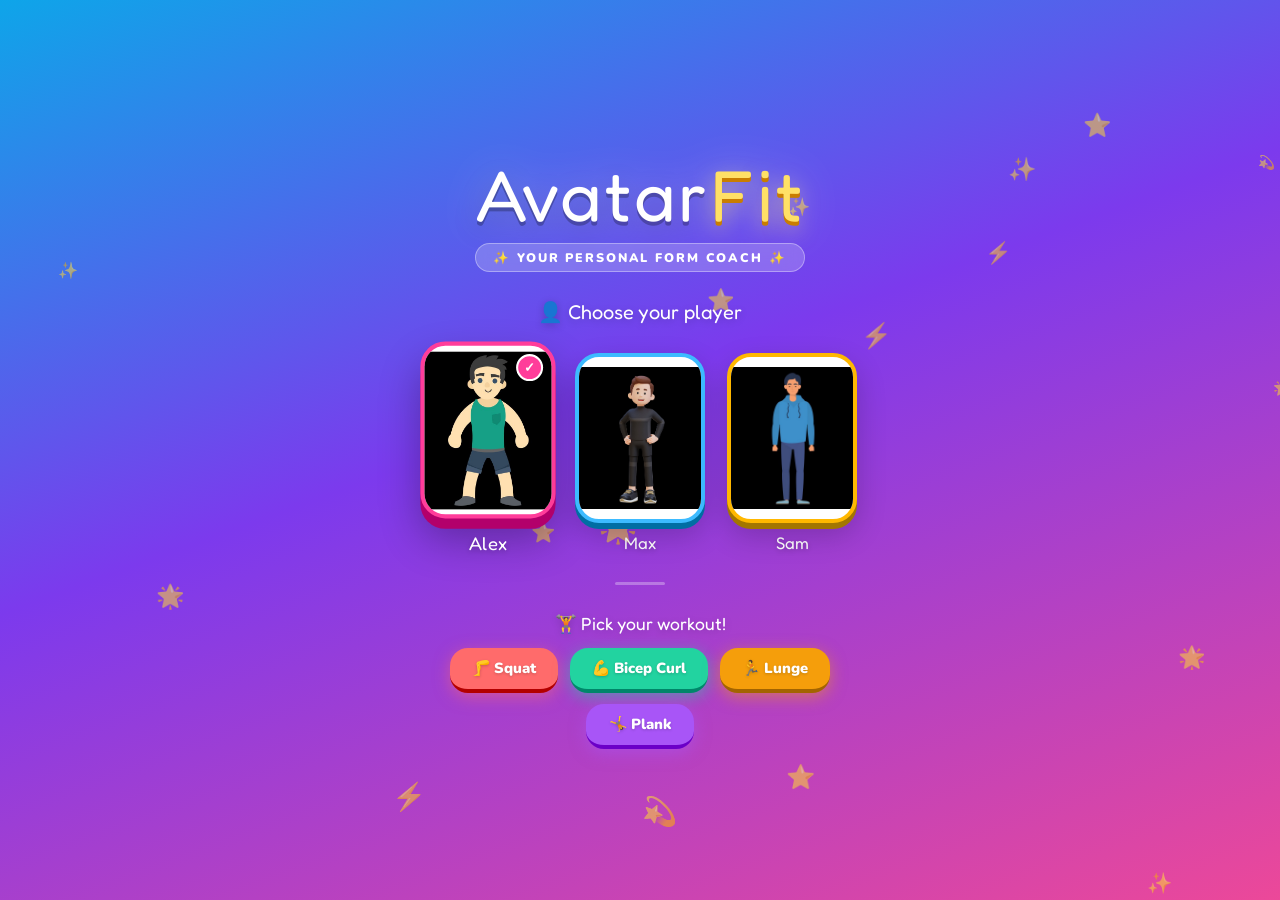
==== avatarfit_fixed/index.html @ 0600d47c "Add files via upload" ====
<!DOCTYPE html>
<html lang="en">
<head>
  <meta charset="UTF-8"/>
  <meta name="viewport" content="width=device-width, initial-scale=1.0"/>
  <title>AvatarFit</title>
  <link rel="preconnect" href="https://fonts.googleapis.com">
  <link href="https://fonts.googleapis.com/css2?family=Nunito:wght@400;700;800;900&family=Fredoka+One&display=swap" rel="stylesheet">
  <style>
    *, *::before, *::after { box-sizing: border-box; margin: 0; padding: 0; }

    :root {
      --pink:   #FF3D9A;
      --blue:   #3DBBFF;
      --gold:   #FFB800;
      --purple: #A855F7;
      --green:  #22D3A0;
      --bg1: #4C1D95;
      --bg2: #1E40AF;
    }

    body {
      min-height: 100vh;
      background: linear-gradient(160deg, #0EA5E9 0%, #7C3AED 45%, #EC4899 100%);
      font-family: 'Nunito', sans-serif;
      display: flex;
      flex-direction: column;
      align-items: center;
      justify-content: center;
      gap: 1.8rem;
      padding: 2rem;
      overflow: hidden;
      position: relative;
      opacity: 0;
      animation: pageIn 0.45s ease 0.05s forwards;
    }
    @keyframes pageIn { to { opacity: 1; } }

    /* ── Decorative stars ── */
    .stars {
      position: fixed;
      inset: 0;
      pointer-events: none;
      overflow: hidden;
    }
    .star {
      position: absolute;
      font-size: 1.2rem;
      animation: starFloat linear infinite;
      opacity: 0.55;
      user-select: none;
    }
    @keyframes starFloat {
      0%   { transform: translateY(0) rotate(0deg) scale(1); opacity: 0.55; }
      50%  { opacity: 0.9; }
      100% { transform: translateY(-30px) rotate(25deg) scale(1.1); opacity: 0.55; }
    }

    /* ── Logo ── */
    .logo-wrap {
      display: flex;
      flex-direction: column;
      align-items: center;
      gap: 0.3rem;
      animation: bounceDown 0.6s cubic-bezier(.22,1,.36,1) both;
      position: relative;
      z-index: 1;
    }
    .logo {
      font-family: 'Fredoka One', cursive;
      font-size: clamp(3rem, 8vw, 4.5rem);
      color: #fff;
      letter-spacing: 0.04em;
      text-shadow:
        0 4px 0 rgba(0,0,0,0.25),
        0 8px 30px rgba(0,0,0,0.2);
      filter: drop-shadow(0 0 20px rgba(255,255,255,0.3));
    }
    .logo span { color: #FFE066; text-shadow: 0 4px 0 #C97D00, 0 8px 20px rgba(255,224,102,0.5); }
    .tagline {
      background: rgba(255,255,255,0.2);
      backdrop-filter: blur(8px);
      border: 1.5px solid rgba(255,255,255,0.35);
      border-radius: 50px;
      padding: 0.3rem 1.1rem;
      font-size: 0.78rem;
      color: #fff;
      font-weight: 900;
      letter-spacing: 0.15em;
      text-transform: uppercase;
    }

    /* ── Section title ── */
    .section-title {
      font-family: 'Fredoka One', cursive;
      font-size: 1.25rem;
      color: #fff;
      text-align: center;
      text-shadow: 0 2px 8px rgba(0,0,0,0.2);
      position: relative; z-index: 1;
      animation: bounceDown 0.6s cubic-bezier(.22,1,.36,1) 0.1s both;
    }

    /* ── Characters ── */
    .characters {
      display: flex;
      gap: 1.4rem;
      position: relative; z-index: 1;
      animation: bounceDown 0.6s cubic-bezier(.22,1,.36,1) 0.15s both;
    }

    .char-card {
      display: flex;
      flex-direction: column;
      align-items: center;
      gap: 0.6rem;
      cursor: pointer;
      -webkit-tap-highlight-color: transparent;
    }

    .char-img-wrap {
      width: 130px;
      height: 170px;
      background: #fff;
      border-radius: 24px;
      border: 4px solid var(--card-color, #fff);
      display: flex;
      align-items: center;
      justify-content: center;
      overflow: hidden;
      position: relative;
      box-shadow: 0 6px 0 var(--card-shadow, #aaa), 0 12px 30px rgba(0,0,0,0.2);
      transition: transform 0.18s cubic-bezier(.22,1,.36,1), box-shadow 0.18s;
    }
    .char-img-wrap img {
      height: 88%;
      object-fit: contain;
      transition: transform 0.2s;
    }

    /* Per-character colors */
    .char-card[data-char="1"] { --card-color: #FF3D9A; --card-shadow: #b3006b; }
    .char-card[data-char="2"] { --card-color: #3DBBFF; --card-shadow: #006ea3; }
    .char-card[data-char="3"] { --card-color: #FFB800; --card-shadow: #a37600; }

    /* Selected state */
    .char-card.selected .char-img-wrap {
      transform: translateY(-8px) scale(1.04);
      box-shadow: 0 10px 0 var(--card-shadow, #aaa), 0 20px 40px rgba(0,0,0,0.3);
    }
    .char-card.selected .char-img-wrap img { transform: scale(1.06); }

    /* Hover (non-selected) */
    .char-card:not(.selected):hover .char-img-wrap {
      transform: translateY(-4px);
      box-shadow: 0 9px 0 var(--card-shadow, #aaa), 0 16px 30px rgba(0,0,0,0.25);
    }
    .char-card:active .char-img-wrap {
      transform: translateY(0) scale(0.97) !important;
      box-shadow: 0 3px 0 var(--card-shadow, #aaa), 0 6px 15px rgba(0,0,0,0.2) !important;
    }

    /* Selected badge */
    .char-img-wrap::after {
      content: '✓';
      position: absolute;
      top: 8px; right: 8px;
      width: 26px; height: 26px;
      background: var(--card-color, #fff);
      border-radius: 50%;
      border: 2.5px solid #fff;
      font-size: 0.8rem;
      font-weight: 900;
      color: #fff;
      display: flex;
      align-items: center;
      justify-content: center;
      opacity: 0;
      transform: scale(0) rotate(-45deg);
      transition: opacity 0.2s, transform 0.25s cubic-bezier(.22,1,.36,1);
    }
    .char-card.selected .char-img-wrap::after {
      opacity: 1;
      transform: scale(1) rotate(0deg);
    }

    .char-name {
      font-family: 'Fredoka One', cursive;
      font-size: 1.05rem;
      color: #fff;
      text-shadow: 0 2px 6px rgba(0,0,0,0.25);
      transition: transform 0.18s;
    }
    .char-card.selected .char-name {
      transform: scale(1.1);
    }

    /* ── Exercise section ── */
    .exercise-section {
      display: flex;
      flex-direction: column;
      align-items: center;
      gap: 0.85rem;
      position: relative; z-index: 1;
      animation: bounceDown 0.6s cubic-bezier(.22,1,.36,1) 0.22s both;
    }

    .exercise-grid {
      display: flex;
      gap: 0.7rem;
      flex-wrap: wrap;
      justify-content: center;
      max-width: 480px;
    }

    .ex-pill {
      display: flex;
      align-items: center;
      gap: 0.5rem;
      padding: 0.65rem 1.4rem;
      background: var(--pill-bg);
      border: none;
      border-bottom: 4px solid var(--pill-shadow);
      border-radius: 18px;
      color: #fff;
      font-family: 'Nunito', sans-serif;
      font-weight: 900;
      font-size: 0.92rem;
      cursor: pointer;
      text-decoration: none;
      box-shadow: 0 4px 16px var(--pill-glow);
      transition: transform 0.12s cubic-bezier(.22,1,.36,1), box-shadow 0.12s, border-bottom-width 0.08s;
      -webkit-tap-highlight-color: transparent;
      text-shadow: 0 1px 3px rgba(0,0,0,0.2);
    }
    .ex-pill:hover {
      transform: translateY(-3px);
      box-shadow: 0 8px 24px var(--pill-glow);
    }
    .ex-pill:active {
      transform: translateY(2px);
      border-bottom-width: 2px;
      box-shadow: 0 2px 8px var(--pill-glow);
    }

    /* Pill colors */
    .ex-pill[data-ex="squat"]  { --pill-bg:#FF6B6B; --pill-shadow:#b30000; --pill-glow:rgba(255,107,107,0.5); }
    .ex-pill[data-ex="curl"]   { --pill-bg:#22D3A0; --pill-shadow:#00876a; --pill-glow:rgba(34,211,160,0.5); }
    .ex-pill[data-ex="lunge"]  { --pill-bg:#F59E0B; --pill-shadow:#a36400; --pill-glow:rgba(245,158,11,0.5); }
    .ex-pill[data-ex="plank"]  { --pill-bg:#A855F7; --pill-shadow:#6b00c8; --pill-glow:rgba(168,85,247,0.5); }

    /* ── Divider ── */
    .divider-line {
      width: 50px; height: 3px;
      background: rgba(255,255,255,0.3);
      border-radius: 3px;
      position: relative; z-index: 1;
    }

    /* ── Animations ── */
    @keyframes bounceDown {
      from { opacity: 0; transform: translateY(-18px); }
      to   { opacity: 1; transform: translateY(0); }
    }
  </style>
</head>
<body>

  <!-- Decorative floating stars -->
  <div class="stars" id="stars"></div>

  <div class="logo-wrap">
    <div class="logo">Avatar<span>Fit</span></div>
    <div class="tagline">✨ Your personal form coach ✨</div>
  </div>

  <div class="section-title">👤 Choose your player</div>

  <div class="characters" id="characters">
    <div class="char-card selected" data-char="1">
      <div class="char-img-wrap">
        <img src="avatars/character1.png" alt="Alex"/>
      </div>
      <div class="char-name">Alex</div>
    </div>
    <div class="char-card" data-char="2">
      <div class="char-img-wrap">
        <img src="avatars/character2.png" alt="Max"/>
      </div>
      <div class="char-name">Max</div>
    </div>
    <div class="char-card" data-char="3">
      <div class="char-img-wrap">
        <img src="avatars/character3.png" alt="Sam"/>
      </div>
      <div class="char-name">Sam</div>
    </div>
  </div>

  <div class="divider-line"></div>

  <div class="exercise-section">
    <div class="section-title" style="font-size:1.1rem;">🏋️ Pick your workout!</div>
    <div class="exercise-grid" id="exerciseGrid">
      <div class="ex-pill" data-ex="squat">🦵 Squat</div>
      <div class="ex-pill" data-ex="curl">💪 Bicep Curl</div>
      <div class="ex-pill" data-ex="lunge">🏃 Lunge</div>
      <div class="ex-pill" data-ex="plank">🤸 Plank</div>
    </div>
  </div>

  <script>
    /* ── Floating stars ── */
    const starChars = ['⭐','✨','🌟','💫','⚡'];
    const starsEl   = document.getElementById('stars');
    for (let i = 0; i < 18; i++) {
      const s = document.createElement('div');
      s.className = 'star';
      s.textContent = starChars[i % starChars.length];
      s.style.cssText = `
        left: ${Math.random() * 100}%;
        top:  ${Math.random() * 100}%;
        font-size: ${0.8 + Math.random() * 1.2}rem;
        animation-duration: ${3 + Math.random() * 4}s;
        animation-delay: ${-Math.random() * 4}s;
        animation-direction: ${Math.random() > 0.5 ? 'alternate' : 'alternate-reverse'};
      `;
      starsEl.appendChild(s);
    }

    /* ── Character selection ── */
    let selectedChar = 1;
    document.getElementById('characters').addEventListener('click', e => {
      const card = e.target.closest('.char-card');
      if (!card) return;
      selectedChar = parseInt(card.dataset.char);
      document.querySelectorAll('.char-card').forEach(c =>
        c.classList.toggle('selected', c === card));
    });

    /* ── Exercise launch ── */
    document.getElementById('exerciseGrid').addEventListener('click', e => {
      const pill = e.target.closest('.ex-pill');
      if (!pill) return;
      pill.style.transform = 'translateY(3px)';
      pill.style.borderBottomWidth = '2px';
      setTimeout(() => {
        window.location.href = `workout.html?char=${selectedChar}&ex=${pill.dataset.ex}`;
      }, 130);
    });
  </script>
</body>
</html>
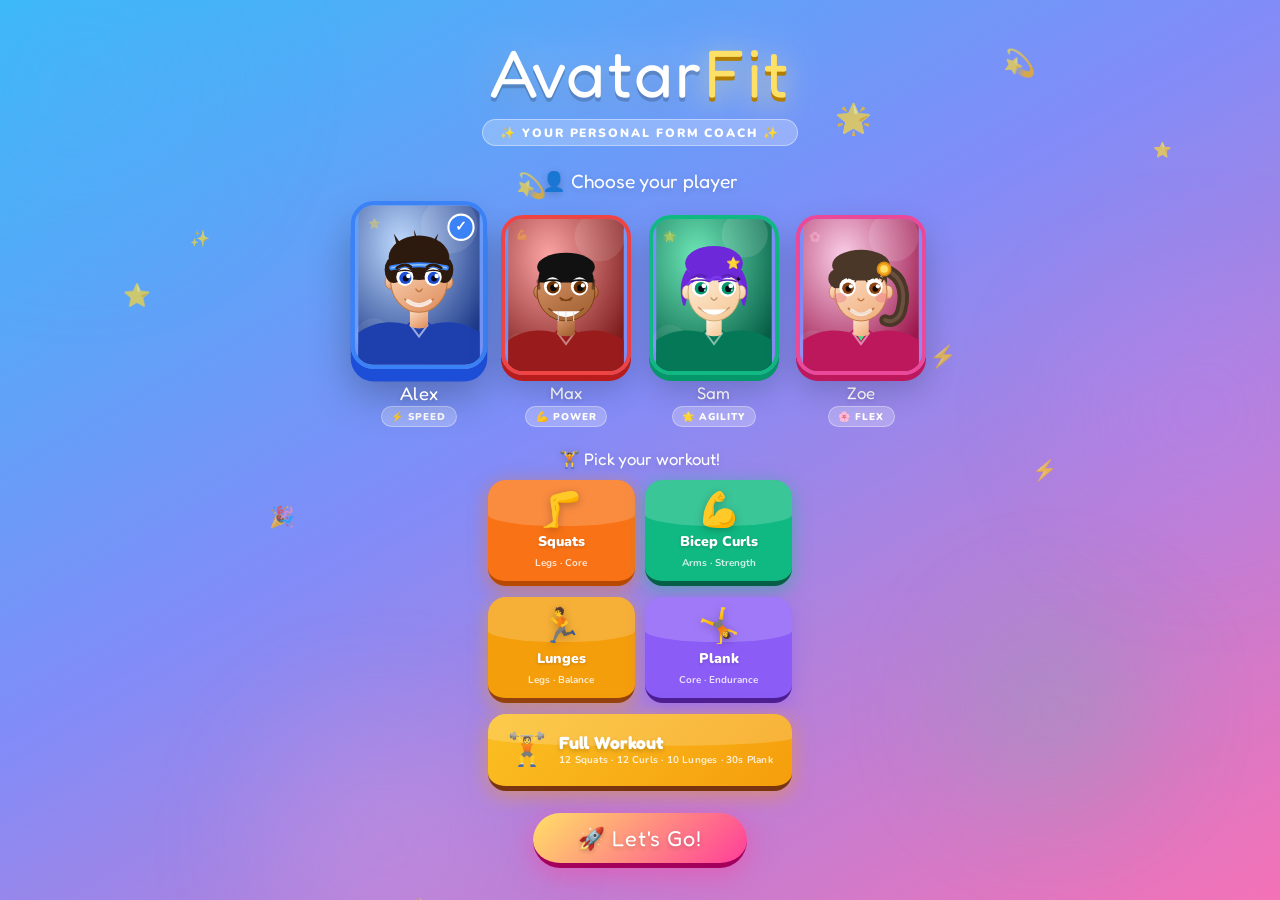
==== commit 532cc790: "Add files via upload" ====
--- a/avatarfit_fixed/index.html
+++ b/avatarfit_fixed/index.html
@@ -8,345 +8,615 @@
   <link href="https://fonts.googleapis.com/css2?family=Nunito:wght@400;700;800;900&family=Fredoka+One&display=swap" rel="stylesheet">
   <style>
     *, *::before, *::after { box-sizing: border-box; margin: 0; padding: 0; }
-
-    :root {
-      --pink:   #FF3D9A;
-      --blue:   #3DBBFF;
-      --gold:   #FFB800;
-      --purple: #A855F7;
-      --green:  #22D3A0;
-      --bg1: #4C1D95;
-      --bg2: #1E40AF;
-    }
+    html, body { height: 100%; }
 
     body {
       min-height: 100vh;
-      background: linear-gradient(160deg, #0EA5E9 0%, #7C3AED 45%, #EC4899 100%);
+      background: linear-gradient(150deg, #38bdf8 0%, #818cf8 45%, #f472b6 100%);
       font-family: 'Nunito', sans-serif;
-      display: flex;
-      flex-direction: column;
-      align-items: center;
-      justify-content: center;
-      gap: 1.8rem;
-      padding: 2rem;
-      overflow: hidden;
-      position: relative;
-      opacity: 0;
-      animation: pageIn 0.45s ease 0.05s forwards;
+      display: flex; flex-direction: column;
+      align-items: center; justify-content: center;
+      gap: 1.4rem; padding: 1.5rem 1rem;
+      overflow: hidden; position: relative;
+      opacity: 0; animation: pageIn 0.5s ease 0.05s forwards;
     }
     @keyframes pageIn { to { opacity: 1; } }
 
-    /* ── Decorative stars ── */
-    .stars {
-      position: fixed;
-      inset: 0;
-      pointer-events: none;
-      overflow: hidden;
-    }
-    .star {
-      position: absolute;
-      font-size: 1.2rem;
-      animation: starFloat linear infinite;
-      opacity: 0.55;
-      user-select: none;
-    }
-    @keyframes starFloat {
-      0%   { transform: translateY(0) rotate(0deg) scale(1); opacity: 0.55; }
-      50%  { opacity: 0.9; }
-      100% { transform: translateY(-30px) rotate(25deg) scale(1.1); opacity: 0.55; }
-    }
-
-    /* ── Logo ── */
-    .logo-wrap {
-      display: flex;
-      flex-direction: column;
-      align-items: center;
-      gap: 0.3rem;
-      animation: bounceDown 0.6s cubic-bezier(.22,1,.36,1) both;
-      position: relative;
-      z-index: 1;
+    .bg-blob {
+      position: fixed; border-radius: 50%; pointer-events: none;
+      opacity: 0.18; animation: blobFloat ease-in-out infinite alternate;
+      filter: blur(60px);
+    }
+    @keyframes blobFloat {
+      from { transform: translate(0,0) scale(1); }
+      to   { transform: translate(var(--tx,20px),var(--ty,-20px)) scale(1.1); }
+    }
+    .sparkle {
+      position: fixed; pointer-events: none; font-size: 1.4rem;
+      animation: sparkleDrift linear infinite; opacity: 0.7; user-select: none;
+    }
+    @keyframes sparkleDrift {
+      0%   { transform: translateY(0) rotate(0deg); opacity: 0.7; }
+      50%  { opacity: 1; }
+      100% { transform: translateY(-40px) rotate(30deg); opacity: 0.4; }
+    }
+
+    .logo-section {
+      position: relative; z-index: 1;
+      display: flex; flex-direction: column; align-items: center; gap: 0.4rem;
+      animation: slideDown 0.55s cubic-bezier(.22,1,.36,1) both;
     }
     .logo {
       font-family: 'Fredoka One', cursive;
-      font-size: clamp(3rem, 8vw, 4.5rem);
-      color: #fff;
-      letter-spacing: 0.04em;
-      text-shadow:
-        0 4px 0 rgba(0,0,0,0.25),
-        0 8px 30px rgba(0,0,0,0.2);
-      filter: drop-shadow(0 0 20px rgba(255,255,255,0.3));
-    }
-    .logo span { color: #FFE066; text-shadow: 0 4px 0 #C97D00, 0 8px 20px rgba(255,224,102,0.5); }
+      font-size: clamp(2.8rem,7vw,4.2rem); color: #fff; letter-spacing: 0.03em;
+      text-shadow: 0 4px 0 rgba(0,0,0,0.18), 0 8px 30px rgba(0,0,0,0.15);
+      filter: drop-shadow(0 0 24px rgba(255,255,255,0.35));
+    }
+    .logo em { color: #FFE066; font-style: normal; text-shadow: 0 4px 0 #b37e00, 0 8px 24px rgba(255,224,102,0.5); }
     .tagline {
-      background: rgba(255,255,255,0.2);
-      backdrop-filter: blur(8px);
-      border: 1.5px solid rgba(255,255,255,0.35);
-      border-radius: 50px;
-      padding: 0.3rem 1.1rem;
-      font-size: 0.78rem;
-      color: #fff;
-      font-weight: 900;
-      letter-spacing: 0.15em;
-      text-transform: uppercase;
-    }
-
-    /* ── Section title ── */
-    .section-title {
-      font-family: 'Fredoka One', cursive;
-      font-size: 1.25rem;
-      color: #fff;
-      text-align: center;
-      text-shadow: 0 2px 8px rgba(0,0,0,0.2);
+      background: rgba(255,255,255,0.25); backdrop-filter: blur(10px);
+      border: 1.5px solid rgba(255,255,255,0.4); border-radius: 50px;
+      padding: 0.28rem 1.1rem; font-size: 0.75rem; font-weight: 900; color: #fff;
+      letter-spacing: 0.16em; text-transform: uppercase;
+    }
+
+    .section-label {
       position: relative; z-index: 1;
-      animation: bounceDown 0.6s cubic-bezier(.22,1,.36,1) 0.1s both;
-    }
-
-    /* ── Characters ── */
+      font-family: 'Fredoka One', cursive; font-size: 1.2rem; color: #fff;
+      text-shadow: 0 2px 8px rgba(0,0,0,0.18);
+      animation: slideDown 0.55s cubic-bezier(.22,1,.36,1) 0.08s both;
+    }
+
+    /* ── Character cards ── */
     .characters {
-      display: flex;
-      gap: 1.4rem;
       position: relative; z-index: 1;
-      animation: bounceDown 0.6s cubic-bezier(.22,1,.36,1) 0.15s both;
-    }
-
+      display: flex; gap: 1.1rem;
+      animation: slideDown 0.6s cubic-bezier(.22,1,.36,1) 0.14s both;
+    }
     .char-card {
-      display: flex;
-      flex-direction: column;
-      align-items: center;
-      gap: 0.6rem;
-      cursor: pointer;
+      display: flex; flex-direction: column; align-items: center;
+      cursor: pointer; -webkit-tap-highlight-color: transparent; position: relative;
+    }
+    .char-portrait {
+      width: 130px; height: 160px;
+      border-radius: 22px;
+      border: 4px solid var(--cc,#fff);
+      box-shadow: 0 6px 0 var(--cs,#aaa), 0 14px 32px rgba(0,0,0,0.2);
+      overflow: hidden;
+      transition: transform 0.18s cubic-bezier(.22,1,.36,1), box-shadow 0.18s;
+      position: relative; display: block;
+    }
+    .char-portrait svg { display: block; width: 100%; height: 100%; }
+
+    .char-card[data-char="1"] { --cc:#3b82f6; --cs:#1d4ed8; }
+    .char-card[data-char="2"] { --cc:#ef4444; --cs:#b91c1c; }
+    .char-card[data-char="3"] { --cc:#10b981; --cs:#059669; }
+    .char-card[data-char="4"] { --cc:#ec4899; --cs:#be185d; }
+
+    .char-card.selected .char-portrait {
+      transform: translateY(-10px) scale(1.05);
+      box-shadow: 0 12px 0 var(--cs,#aaa), 0 24px 40px rgba(0,0,0,0.28);
+    }
+    .char-card:not(.selected):hover .char-portrait {
+      transform: translateY(-5px);
+      box-shadow: 0 9px 0 var(--cs,#aaa), 0 18px 32px rgba(0,0,0,0.22);
+    }
+    .char-card:active .char-portrait {
+      transform: translateY(1px) scale(0.97) !important;
+      box-shadow: 0 3px 0 var(--cs,#aaa), 0 6px 14px rgba(0,0,0,0.15) !important;
+    }
+    .char-portrait::after {
+      content: '✓';
+      position: absolute; top: 8px; right: 8px;
+      width: 26px; height: 26px;
+      background: var(--cc,#fff); border-radius: 50%; border: 2.5px solid #fff;
+      font-size: 0.82rem; font-weight: 900; color: #fff;
+      display: flex; align-items: center; justify-content: center;
+      opacity: 0; transform: scale(0) rotate(-45deg);
+      transition: opacity 0.22s, transform 0.28s cubic-bezier(.22,1,.36,1);
+    }
+    .char-card.selected .char-portrait::after { opacity: 1; transform: scale(1) rotate(0deg); }
+
+    .char-info { margin-top: 0.5rem; display: flex; flex-direction: column; align-items: center; gap: 0.2rem; }
+    .char-name {
+      font-family: 'Fredoka One', cursive; font-size: 1.05rem; color: #fff;
+      text-shadow: 0 2px 6px rgba(0,0,0,0.22); transition: transform 0.18s;
+    }
+    .char-card.selected .char-name { transform: scale(1.1); }
+    .char-trait {
+      font-size: 0.62rem; font-weight: 900; text-transform: uppercase; letter-spacing: 0.1em;
+      background: rgba(255,255,255,0.25); border: 1.5px solid rgba(255,255,255,0.35);
+      padding: 0.15rem 0.6rem; border-radius: 50px; color: #fff;
+    }
+
+    /* ── Exercise cards ── */
+    .exercise-section {
+      position: relative; z-index: 1;
+      display: flex; flex-direction: column; align-items: center; gap: 0.7rem;
+      animation: slideDown 0.6s cubic-bezier(.22,1,.36,1) 0.2s both;
+    }
+    .exercise-grid {
+      display: grid; grid-template-columns: 1fr 1fr; gap: 0.65rem;
+      max-width: 420px; width: 100%;
+    }
+    .ex-card {
+      display: flex; flex-direction: column; align-items: center; gap: 0.3rem;
+      padding: 0.85rem 0.6rem 0.7rem;
+      background: var(--ec-bg); border: none;
+      border-bottom: 5px solid var(--ec-shadow); border-radius: 18px;
+      color: #fff; font-family: 'Nunito', sans-serif; font-weight: 900;
+      cursor: pointer; text-decoration: none;
+      box-shadow: 0 4px 18px var(--ec-glow);
+      transition: transform 0.13s cubic-bezier(.22,1,.36,1), box-shadow 0.13s, border-bottom-width 0.08s;
+      -webkit-tap-highlight-color: transparent; position: relative; overflow: hidden;
+    }
+    .ex-card::before {
+      content: ''; position: absolute; top: 0; left: 0; right: 0; height: 45%;
+      background: rgba(255,255,255,0.18);
+      border-radius: 18px 18px 60% 60% / 18px 18px 30% 30%; pointer-events: none;
+    }
+    .ex-card:hover { transform: translateY(-4px); box-shadow: 0 10px 28px var(--ec-glow); }
+    .ex-card:active { transform: translateY(2px); border-bottom-width: 2px; box-shadow: 0 2px 10px var(--ec-glow); }
+    .ex-card.selected-ex { outline: 3px solid rgba(255,255,255,0.7); outline-offset: 2px; }
+    .ex-card[data-ex="squat"] { --ec-bg:#f97316; --ec-shadow:#b84900; --ec-glow:rgba(249,115,22,0.5); }
+    .ex-card[data-ex="curl"]  { --ec-bg:#10b981; --ec-shadow:#065f46; --ec-glow:rgba(16,185,129,0.5); }
+    .ex-card[data-ex="lunge"] { --ec-bg:#f59e0b; --ec-shadow:#92400e; --ec-glow:rgba(245,158,11,0.5); }
+    .ex-card[data-ex="plank"] { --ec-bg:#8b5cf6; --ec-shadow:#4c1d95; --ec-glow:rgba(139,92,246,0.5); }
+    .ex-emoji { font-size: 2.1rem; line-height: 1; filter: drop-shadow(0 2px 4px rgba(0,0,0,0.25)); }
+    .ex-name  { font-size: 0.88rem; text-shadow: 0 1px 3px rgba(0,0,0,0.2); }
+    .ex-hint  { font-size: 0.62rem; font-weight: 700; opacity: 0.8; }
+
+    /* ── Full Workout card ── */
+    .btn-full-workout {
+      width: 100%; max-width: 420px;
+      display: flex; align-items: center; justify-content: center; gap: 0.75rem;
+      padding: 0.9rem 1.2rem;
+      background: linear-gradient(135deg, #fbbf24 0%, #f59e0b 100%);
+      border: none; border-bottom: 5px solid #78350f; border-radius: 18px;
+      color: #fff; font-family: 'Nunito', sans-serif; font-weight: 900;
+      cursor: pointer; box-shadow: 0 4px 20px rgba(245,158,11,0.5);
+      transition: transform 0.13s cubic-bezier(.22,1,.36,1), box-shadow 0.13s, border-bottom-width 0.08s;
+      -webkit-tap-highlight-color: transparent; position: relative; overflow: hidden;
+    }
+    .btn-full-workout::before {
+      content: ''; position: absolute; top: 0; left: 0; right: 0; height: 45%;
+      background: rgba(255,255,255,0.18);
+      border-radius: 18px 18px 60% 60% / 18px 18px 30% 30%; pointer-events: none;
+    }
+    .btn-full-workout:hover  { transform: translateY(-4px); box-shadow: 0 10px 28px rgba(245,158,11,0.6); }
+    .btn-full-workout:active { transform: translateY(2px); border-bottom-width: 2px; }
+    .fwb-left { display:flex; flex-direction:column; align-items:flex-start; }
+    .fwb-label { font-family:'Fredoka One',cursive; font-size:1.1rem; text-shadow:0 2px 4px rgba(0,0,0,0.2); }
+    .fwb-hint  { font-size:0.62rem; font-weight:700; opacity:0.82; letter-spacing:0.02em; }
+
+    /* ── Start button ── */
+    .start-wrap {
+      position: relative; z-index: 1;
+      animation: slideDown 0.6s cubic-bezier(.22,1,.36,1) 0.26s both;
+    }
+    .btn-start {
+      font-family: 'Fredoka One', cursive; font-size: 1.35rem;
+      padding: 0.75rem 2.8rem;
+      background: linear-gradient(135deg, #FFE066, #FF3D9A);
+      color: #fff; border: none; border-bottom: 5px solid #a3005e; border-radius: 50px;
+      cursor: pointer; box-shadow: 0 6px 28px rgba(255,61,154,0.5);
+      text-shadow: 0 2px 4px rgba(0,0,0,0.2); letter-spacing: 0.04em;
+      transition: transform 0.12s cubic-bezier(.22,1,.36,1), box-shadow 0.12s, border-bottom-width 0.08s;
+      animation: btnPulse 2.2s ease-in-out infinite;
       -webkit-tap-highlight-color: transparent;
     }
-
-    .char-img-wrap {
-      width: 130px;
-      height: 170px;
-      background: #fff;
-      border-radius: 24px;
-      border: 4px solid var(--card-color, #fff);
-      display: flex;
-      align-items: center;
-      justify-content: center;
-      overflow: hidden;
-      position: relative;
-      box-shadow: 0 6px 0 var(--card-shadow, #aaa), 0 12px 30px rgba(0,0,0,0.2);
-      transition: transform 0.18s cubic-bezier(.22,1,.36,1), box-shadow 0.18s;
-    }
-    .char-img-wrap img {
-      height: 88%;
-      object-fit: contain;
-      transition: transform 0.2s;
-    }
-
-    /* Per-character colors */
-    .char-card[data-char="1"] { --card-color: #FF3D9A; --card-shadow: #b3006b; }
-    .char-card[data-char="2"] { --card-color: #3DBBFF; --card-shadow: #006ea3; }
-    .char-card[data-char="3"] { --card-color: #FFB800; --card-shadow: #a37600; }
-
-    /* Selected state */
-    .char-card.selected .char-img-wrap {
-      transform: translateY(-8px) scale(1.04);
-      box-shadow: 0 10px 0 var(--card-shadow, #aaa), 0 20px 40px rgba(0,0,0,0.3);
-    }
-    .char-card.selected .char-img-wrap img { transform: scale(1.06); }
-
-    /* Hover (non-selected) */
-    .char-card:not(.selected):hover .char-img-wrap {
-      transform: translateY(-4px);
-      box-shadow: 0 9px 0 var(--card-shadow, #aaa), 0 16px 30px rgba(0,0,0,0.25);
-    }
-    .char-card:active .char-img-wrap {
-      transform: translateY(0) scale(0.97) !important;
-      box-shadow: 0 3px 0 var(--card-shadow, #aaa), 0 6px 15px rgba(0,0,0,0.2) !important;
-    }
-
-    /* Selected badge */
-    .char-img-wrap::after {
-      content: '✓';
-      position: absolute;
-      top: 8px; right: 8px;
-      width: 26px; height: 26px;
-      background: var(--card-color, #fff);
-      border-radius: 50%;
-      border: 2.5px solid #fff;
-      font-size: 0.8rem;
-      font-weight: 900;
-      color: #fff;
-      display: flex;
-      align-items: center;
-      justify-content: center;
-      opacity: 0;
-      transform: scale(0) rotate(-45deg);
-      transition: opacity 0.2s, transform 0.25s cubic-bezier(.22,1,.36,1);
-    }
-    .char-card.selected .char-img-wrap::after {
-      opacity: 1;
-      transform: scale(1) rotate(0deg);
-    }
-
-    .char-name {
-      font-family: 'Fredoka One', cursive;
-      font-size: 1.05rem;
-      color: #fff;
-      text-shadow: 0 2px 6px rgba(0,0,0,0.25);
-      transition: transform 0.18s;
-    }
-    .char-card.selected .char-name {
-      transform: scale(1.1);
-    }
-
-    /* ── Exercise section ── */
-    .exercise-section {
-      display: flex;
-      flex-direction: column;
-      align-items: center;
-      gap: 0.85rem;
-      position: relative; z-index: 1;
-      animation: bounceDown 0.6s cubic-bezier(.22,1,.36,1) 0.22s both;
-    }
-
-    .exercise-grid {
-      display: flex;
-      gap: 0.7rem;
-      flex-wrap: wrap;
-      justify-content: center;
-      max-width: 480px;
-    }
-
-    .ex-pill {
-      display: flex;
-      align-items: center;
-      gap: 0.5rem;
-      padding: 0.65rem 1.4rem;
-      background: var(--pill-bg);
-      border: none;
-      border-bottom: 4px solid var(--pill-shadow);
-      border-radius: 18px;
-      color: #fff;
-      font-family: 'Nunito', sans-serif;
-      font-weight: 900;
-      font-size: 0.92rem;
-      cursor: pointer;
-      text-decoration: none;
-      box-shadow: 0 4px 16px var(--pill-glow);
-      transition: transform 0.12s cubic-bezier(.22,1,.36,1), box-shadow 0.12s, border-bottom-width 0.08s;
-      -webkit-tap-highlight-color: transparent;
-      text-shadow: 0 1px 3px rgba(0,0,0,0.2);
-    }
-    .ex-pill:hover {
-      transform: translateY(-3px);
-      box-shadow: 0 8px 24px var(--pill-glow);
-    }
-    .ex-pill:active {
-      transform: translateY(2px);
-      border-bottom-width: 2px;
-      box-shadow: 0 2px 8px var(--pill-glow);
-    }
-
-    /* Pill colors */
-    .ex-pill[data-ex="squat"]  { --pill-bg:#FF6B6B; --pill-shadow:#b30000; --pill-glow:rgba(255,107,107,0.5); }
-    .ex-pill[data-ex="curl"]   { --pill-bg:#22D3A0; --pill-shadow:#00876a; --pill-glow:rgba(34,211,160,0.5); }
-    .ex-pill[data-ex="lunge"]  { --pill-bg:#F59E0B; --pill-shadow:#a36400; --pill-glow:rgba(245,158,11,0.5); }
-    .ex-pill[data-ex="plank"]  { --pill-bg:#A855F7; --pill-shadow:#6b00c8; --pill-glow:rgba(168,85,247,0.5); }
-
-    /* ── Divider ── */
-    .divider-line {
-      width: 50px; height: 3px;
-      background: rgba(255,255,255,0.3);
-      border-radius: 3px;
-      position: relative; z-index: 1;
-    }
-
-    /* ── Animations ── */
-    @keyframes bounceDown {
-      from { opacity: 0; transform: translateY(-18px); }
+    @keyframes btnPulse {
+      0%,100% { box-shadow: 0 6px 28px rgba(255,61,154,0.5), 0 0 0 0 rgba(255,61,154,0.35); }
+      50%      { box-shadow: 0 8px 34px rgba(255,61,154,0.6), 0 0 0 12px rgba(255,61,154,0); }
+    }
+    .btn-start:hover  { transform: translateY(-3px); filter: brightness(1.06); }
+    .btn-start:active { transform: translateY(2px); border-bottom-width: 2px; }
+
+    @keyframes slideDown {
+      from { opacity: 0; transform: translateY(-20px); }
       to   { opacity: 1; transform: translateY(0); }
+    }
+    @keyframes promptShake {
+      0%,100% { transform: translateX(0); }
+      20%     { transform: translateX(-8px); }
+      60%     { transform: translateX(8px); }
+      80%     { transform: translateX(-4px); }
     }
   </style>
 </head>
 <body>
 
-  <!-- Decorative floating stars -->
-  <div class="stars" id="stars"></div>
-
-  <div class="logo-wrap">
-    <div class="logo">Avatar<span>Fit</span></div>
+  <div class="bg-blob" style="width:320px;height:320px;background:#60a5fa;top:-80px;left:-80px;--tx:25px;--ty:15px;animation-duration:6s;"></div>
+  <div class="bg-blob" style="width:280px;height:280px;background:#c084fc;top:30%;right:-60px;--tx:-20px;--ty:25px;animation-duration:7s;animation-delay:-2s;"></div>
+  <div class="bg-blob" style="width:250px;height:250px;background:#f9a8d4;bottom:-60px;left:20%;--tx:15px;--ty:-20px;animation-duration:8s;animation-delay:-4s;"></div>
+  <div class="bg-blob" style="width:200px;height:200px;background:#34d399;bottom:10%;right:10%;--tx:-15px;--ty:10px;animation-duration:5.5s;animation-delay:-1s;"></div>
+  <div id="sparkles"></div>
+
+  <div class="logo-section">
+    <div class="logo">Avatar<em>Fit</em></div>
     <div class="tagline">✨ Your personal form coach ✨</div>
   </div>
 
-  <div class="section-title">👤 Choose your player</div>
+  <div class="section-label">👤 Choose your player</div>
 
   <div class="characters" id="characters">
+
+    <!-- Alex -->
     <div class="char-card selected" data-char="1">
-      <div class="char-img-wrap">
-        <img src="avatars/character1.png" alt="Alex"/>
-      </div>
-      <div class="char-name">Alex</div>
+      <div class="char-portrait">
+        <svg viewBox="0 0 120 158" xmlns="http://www.w3.org/2000/svg">
+          <defs>
+            <radialGradient id="bg1" cx="35%" cy="25%" r="80%">
+              <stop offset="0%" stop-color="#bfdbfe"/><stop offset="100%" stop-color="#1e3a8a"/>
+            </radialGradient>
+            <linearGradient id="sk1" x1="20%" y1="0%" x2="80%" y2="100%">
+              <stop offset="0%" stop-color="#fddcbf"/><stop offset="100%" stop-color="#e09060"/>
+            </linearGradient>
+          </defs>
+          <!-- BG -->
+          <rect width="120" height="158" fill="url(#bg1)"/>
+          <circle cx="90" cy="20" r="28" fill="rgba(255,255,255,0.1)"/>
+          <circle cx="15" cy="130" r="18" fill="rgba(255,255,255,0.07)"/>
+          <!-- Stars in bg -->
+          <text x="10" y="22" font-size="10" opacity="0.4">⭐</text>
+          <text x="96" y="140" font-size="9" opacity="0.3">✨</text>
+          <!-- Shirt -->
+          <path d="M 0 158 L 0 126 C 20 112 40 116 48 118 L 60 108 L 72 118 C 80 116 100 112 120 126 L 120 158 Z" fill="#1e40af"/>
+          <path d="M 51 118 L 60 130 L 69 118" stroke="rgba(255,255,255,0.55)" stroke-width="2" fill="none"/>
+          <!-- Neck -->
+          <path d="M 51 102 L 51 120 Q 60 124 69 120 L 69 102 Z" fill="url(#sk1)"/>
+          <!-- Ears -->
+          <ellipse cx="32" cy="76" rx="5.5" ry="7" fill="url(#sk1)" stroke="#c07840" stroke-width="0.8"/>
+          <ellipse cx="88" cy="76" rx="5.5" ry="7" fill="url(#sk1)" stroke="#c07840" stroke-width="0.8"/>
+          <!-- Face -->
+          <ellipse cx="60" cy="75" rx="28" ry="31" fill="url(#sk1)" stroke="#c07840" stroke-width="1"/>
+          <!-- Hair base -->
+          <ellipse cx="60" cy="52" rx="30" ry="22" fill="#2d1a0e"/>
+          <path d="M 33 68 Q 31 40 60 36 Q 89 40 87 68 Q 80 54 60 52 Q 40 54 33 68 Z" fill="#2d1a0e"/>
+          <!-- Spiky hair -->
+          <polygon points="41,52 35,28 50,50" fill="#2d1a0e"/>
+          <polygon points="57,46 55,24 63,46" fill="#2d1a0e"/>
+          <polygon points="73,50 79,28 66,48" fill="#2d1a0e"/>
+          <!-- Hair sides -->
+          <ellipse cx="35" cy="64" rx="9" ry="13" fill="#2d1a0e"/>
+          <ellipse cx="85" cy="64" rx="9" ry="13" fill="#2d1a0e"/>
+          <!-- Headband -->
+          <path d="M 33 62 Q 60 56 87 62" stroke="#3b82f6" stroke-width="5" fill="none" stroke-linecap="round"/>
+          <path d="M 33 62 Q 60 56 87 62" stroke="#93c5fd" stroke-width="1.5" fill="none" stroke-linecap="round"/>
+          <!-- Eyebrows -->
+          <path d="M 38 62 Q 46 57 52 61" stroke="#2d1a0e" stroke-width="2.8" fill="none" stroke-linecap="round"/>
+          <path d="M 68 61 Q 74 57 82 62" stroke="#2d1a0e" stroke-width="2.8" fill="none" stroke-linecap="round"/>
+          <!-- Left eye -->
+          <ellipse cx="46" cy="71" rx="8.5" ry="9" fill="white"/>
+          <circle cx="46.5" cy="72" r="6" fill="#1d4ed8"/>
+          <circle cx="47" cy="72.5" r="3" fill="#0a0a1a"/>
+          <circle cx="49.5" cy="70" r="2.2" fill="white"/>
+          <path d="M 38 66 Q 46 63 54 66" stroke="#2d1a0e" stroke-width="1.5" fill="none" stroke-linecap="round"/>
+          <!-- Right eye -->
+          <ellipse cx="74" cy="71" rx="8.5" ry="9" fill="white"/>
+          <circle cx="74.5" cy="72" r="6" fill="#1d4ed8"/>
+          <circle cx="75" cy="72.5" r="3" fill="#0a0a1a"/>
+          <circle cx="77.5" cy="70" r="2.2" fill="white"/>
+          <path d="M 66 66 Q 74 63 82 66" stroke="#2d1a0e" stroke-width="1.5" fill="none" stroke-linecap="round"/>
+          <!-- Nose -->
+          <path d="M 57 83 Q 60 88 63 83" stroke="#c07840" stroke-width="1.5" fill="none" stroke-linecap="round"/>
+          <!-- Confident smile with teeth -->
+          <path d="M 46 93 Q 60 104 74 93" stroke="#c07840" stroke-width="1.5" fill="none" stroke-linecap="round"/>
+          <path d="M 49 95 Q 60 103 71 95" stroke="rgba(255,255,255,0.8)" stroke-width="4" fill="none" stroke-linecap="round"/>
+        </svg>
+      </div>
+      <div class="char-info">
+        <div class="char-name">Alex</div>
+        <div class="char-trait">⚡ Speed</div>
+      </div>
     </div>
+
+    <!-- Max -->
     <div class="char-card" data-char="2">
-      <div class="char-img-wrap">
-        <img src="avatars/character2.png" alt="Max"/>
-      </div>
-      <div class="char-name">Max</div>
+      <div class="char-portrait">
+        <svg viewBox="0 0 120 158" xmlns="http://www.w3.org/2000/svg">
+          <defs>
+            <radialGradient id="bg2" cx="35%" cy="25%" r="80%">
+              <stop offset="0%" stop-color="#fca5a5"/><stop offset="100%" stop-color="#7f1d1d"/>
+            </radialGradient>
+            <linearGradient id="sk2" x1="20%" y1="0%" x2="80%" y2="100%">
+              <stop offset="0%" stop-color="#d9956a"/><stop offset="100%" stop-color="#a06030"/>
+            </linearGradient>
+          </defs>
+          <rect width="120" height="158" fill="url(#bg2)"/>
+          <circle cx="95" cy="18" r="26" fill="rgba(255,255,255,0.1)"/>
+          <circle cx="12" cy="135" r="16" fill="rgba(255,255,255,0.06)"/>
+          <text x="8" y="20" font-size="10" opacity="0.35">💪</text>
+          <text x="92" y="146" font-size="9" opacity="0.3">🔥</text>
+          <!-- Shirt -->
+          <path d="M 0 158 L 0 126 C 20 112 40 116 48 118 L 60 108 L 72 118 C 80 116 100 112 120 126 L 120 158 Z" fill="#991b1b"/>
+          <path d="M 51 118 L 60 130 L 69 118" stroke="rgba(255,255,255,0.45)" stroke-width="2" fill="none"/>
+          <!-- Neck -->
+          <path d="M 51 102 L 51 120 Q 60 124 69 120 L 69 102 Z" fill="url(#sk2)"/>
+          <!-- Ears -->
+          <ellipse cx="32" cy="76" rx="5.5" ry="7" fill="url(#sk2)" stroke="#7a4010" stroke-width="0.8"/>
+          <ellipse cx="88" cy="76" rx="5.5" ry="7" fill="url(#sk2)" stroke="#7a4010" stroke-width="0.8"/>
+          <!-- Face (slightly wider/rounder) -->
+          <ellipse cx="60" cy="76" rx="30" ry="30" fill="url(#sk2)" stroke="#7a4010" stroke-width="1"/>
+          <!-- Hair - very close crop / short fade -->
+          <path d="M 31 66 Q 31 42 60 38 Q 89 42 89 66" fill="#111"/>
+          <ellipse cx="60" cy="50" rx="30" ry="15" fill="#111"/>
+          <!-- Fade lines subtle -->
+          <path d="M 32 72 Q 31 60 31 66" stroke="#2a1a0a" stroke-width="3" fill="none" stroke-linecap="round" opacity="0.5"/>
+          <path d="M 88 72 Q 89 60 89 66" stroke="#2a1a0a" stroke-width="3" fill="none" stroke-linecap="round" opacity="0.5"/>
+          <!-- Eyebrows (thick, strong) -->
+          <path d="M 36 60 Q 46 55 52 59" stroke="#111" stroke-width="3.5" fill="none" stroke-linecap="round"/>
+          <path d="M 68 59 Q 74 55 84 60" stroke="#111" stroke-width="3.5" fill="none" stroke-linecap="round"/>
+          <!-- Left eye -->
+          <ellipse cx="46" cy="70" rx="9" ry="9.5" fill="white"/>
+          <circle cx="46.5" cy="71" r="6.5" fill="#6b3200"/>
+          <circle cx="47" cy="71.5" r="3.5" fill="#0a0a0a"/>
+          <circle cx="49.5" cy="69" r="2.2" fill="white"/>
+          <path d="M 37 65 Q 46 62 55 65" stroke="#111" stroke-width="1.8" fill="none" stroke-linecap="round"/>
+          <!-- Right eye -->
+          <ellipse cx="74" cy="70" rx="9" ry="9.5" fill="white"/>
+          <circle cx="74.5" cy="71" r="6.5" fill="#6b3200"/>
+          <circle cx="75" cy="71.5" r="3.5" fill="#0a0a0a"/>
+          <circle cx="77.5" cy="69" r="2.2" fill="white"/>
+          <path d="M 65 65 Q 74 62 83 65" stroke="#111" stroke-width="1.8" fill="none" stroke-linecap="round"/>
+          <!-- Nose (wider/flatter) -->
+          <path d="M 54 82 Q 60 87 66 82" stroke="#7a4010" stroke-width="1.8" fill="none" stroke-linecap="round"/>
+          <ellipse cx="56" cy="84" rx="2" ry="1.5" fill="#7a4010" opacity="0.6"/>
+          <ellipse cx="64" cy="84" rx="2" ry="1.5" fill="#7a4010" opacity="0.6"/>
+          <!-- Big grin (teeth fully showing) -->
+          <path d="M 42 93 Q 60 108 78 93" stroke="#7a4010" stroke-width="1.5" fill="none" stroke-linecap="round"/>
+          <path d="M 46 96 Q 60 107 74 96" fill="white" stroke="white" stroke-width="1"/>
+          <line x1="60" y1="96" x2="60" y2="107" stroke="#ddd" stroke-width="1"/>
+          <line x1="52" y1="96" x2="52" y2="106" stroke="#ddd" stroke-width="1"/>
+          <line x1="68" y1="96" x2="68" y2="106" stroke="#ddd" stroke-width="1"/>
+        </svg>
+      </div>
+      <div class="char-info">
+        <div class="char-name">Max</div>
+        <div class="char-trait">💪 Power</div>
+      </div>
     </div>
+
+    <!-- Sam -->
     <div class="char-card" data-char="3">
-      <div class="char-img-wrap">
-        <img src="avatars/character3.png" alt="Sam"/>
-      </div>
-      <div class="char-name">Sam</div>
+      <div class="char-portrait">
+        <svg viewBox="0 0 120 158" xmlns="http://www.w3.org/2000/svg">
+          <defs>
+            <radialGradient id="bg3" cx="35%" cy="25%" r="80%">
+              <stop offset="0%" stop-color="#6ee7b7"/><stop offset="100%" stop-color="#065f46"/>
+            </radialGradient>
+            <linearGradient id="sk3" x1="20%" y1="0%" x2="80%" y2="100%">
+              <stop offset="0%" stop-color="#fff0dd"/><stop offset="100%" stop-color="#f5c898"/>
+            </linearGradient>
+          </defs>
+          <rect width="120" height="158" fill="url(#bg3)"/>
+          <circle cx="92" cy="16" r="24" fill="rgba(255,255,255,0.12)"/>
+          <circle cx="14" cy="128" r="18" fill="rgba(255,255,255,0.07)"/>
+          <text x="7" y="22" font-size="11" opacity="0.5">🌟</text>
+          <text x="90" y="148" font-size="10" opacity="0.4">✨</text>
+          <!-- Shirt -->
+          <path d="M 0 158 L 0 126 C 20 112 40 116 48 118 L 60 108 L 72 118 C 80 116 100 112 120 126 L 120 158 Z" fill="#047857"/>
+          <path d="M 51 118 L 60 130 L 69 118" stroke="rgba(255,255,255,0.5)" stroke-width="2" fill="none"/>
+          <!-- Neck -->
+          <path d="M 52 102 L 52 120 Q 60 124 68 120 L 68 102 Z" fill="url(#sk3)"/>
+          <!-- Purple hair (wavy, flows to sides) -->
+          <!-- Hair side flowy parts -->
+          <path d="M 28 90 Q 22 70 30 55 Q 33 48 35 62 Q 34 75 30 90 Z" fill="#6d28d9"/>
+          <path d="M 92 90 Q 98 70 90 55 Q 87 48 85 62 Q 86 75 90 90 Z" fill="#6d28d9"/>
+          <!-- Ears -->
+          <ellipse cx="32" cy="76" rx="5" ry="7" fill="url(#sk3)" stroke="#d4a870" stroke-width="0.8"/>
+          <ellipse cx="88" cy="76" rx="5" ry="7" fill="url(#sk3)" stroke="#d4a870" stroke-width="0.8"/>
+          <!-- Face -->
+          <ellipse cx="60" cy="76" rx="27" ry="30" fill="url(#sk3)" stroke="#d4a870" stroke-width="1"/>
+          <!-- Hair main top -->
+          <path d="M 33 68 Q 30 36 60 32 Q 90 36 87 68 Q 80 52 60 50 Q 40 52 33 68 Z" fill="#6d28d9"/>
+          <ellipse cx="60" cy="46" rx="30" ry="18" fill="#6d28d9"/>
+          <!-- Hair wavy front detail -->
+          <path d="M 33 68 Q 38 62 44 66 Q 50 60 56 64 Q 62 58 68 62 Q 74 56 80 60 Q 86 64 87 68" fill="none" stroke="#7c3aed" stroke-width="2.5" stroke-linecap="round"/>
+          <!-- Star clip in hair -->
+          <text x="72" y="50" font-size="12">⭐</text>
+          <!-- Eyebrows (arched, expressive) -->
+          <path d="M 37 61 Q 46 56 51 60" stroke="#5b21b6" stroke-width="2.5" fill="none" stroke-linecap="round"/>
+          <path d="M 69 60 Q 74 56 83 61" stroke="#5b21b6" stroke-width="2.5" fill="none" stroke-linecap="round"/>
+          <!-- Left eye (big, wide, excited) -->
+          <ellipse cx="46" cy="71" rx="9" ry="10" fill="white"/>
+          <circle cx="46.5" cy="72" r="6.5" fill="#059669"/>
+          <circle cx="47" cy="72.5" r="3.5" fill="#0a0a1a"/>
+          <circle cx="49.5" cy="69.5" r="2.5" fill="white"/>
+          <circle cx="50.5" cy="74" r="1" fill="rgba(255,255,255,0.7)"/>
+          <path d="M 37 65 Q 46 62 55 65" stroke="#5b21b6" stroke-width="1.5" fill="none" stroke-linecap="round"/>
+          <!-- Right eye (big, wide, excited) -->
+          <ellipse cx="74" cy="71" rx="9" ry="10" fill="white"/>
+          <circle cx="74.5" cy="72" r="6.5" fill="#059669"/>
+          <circle cx="75" cy="72.5" r="3.5" fill="#0a0a1a"/>
+          <circle cx="77.5" cy="69.5" r="2.5" fill="white"/>
+          <circle cx="78.5" cy="74" r="1" fill="rgba(255,255,255,0.7)"/>
+          <path d="M 65 65 Q 74 62 83 65" stroke="#5b21b6" stroke-width="1.5" fill="none" stroke-linecap="round"/>
+          <!-- Nose -->
+          <path d="M 57 82 Q 60 87 63 82" stroke="#c4956a" stroke-width="1.5" fill="none" stroke-linecap="round"/>
+          <!-- Big happy open smile -->
+          <path d="M 44 92 Q 60 106 76 92" stroke="#c4956a" stroke-width="1.5" fill="none" stroke-linecap="round"/>
+          <path d="M 47 94 Q 60 105 73 94" fill="white" stroke="white" stroke-width="0.5"/>
+          <!-- Sparkle near eye -->
+          <text x="82" y="66" font-size="8" opacity="0.9">✦</text>
+        </svg>
+      </div>
+      <div class="char-info">
+        <div class="char-name">Sam</div>
+        <div class="char-trait">🌟 Agility</div>
+      </div>
     </div>
+
+    <!-- Zoe -->
+    <div class="char-card" data-char="4">
+      <div class="char-portrait">
+        <svg viewBox="0 0 120 158" xmlns="http://www.w3.org/2000/svg">
+          <defs>
+            <radialGradient id="bg4" cx="35%" cy="25%" r="80%">
+              <stop offset="0%" stop-color="#fbcfe8"/><stop offset="100%" stop-color="#9d174d"/>
+            </radialGradient>
+            <linearGradient id="sk4" x1="20%" y1="0%" x2="80%" y2="100%">
+              <stop offset="0%" stop-color="#fde0c8"/><stop offset="100%" stop-color="#f0b080"/>
+            </linearGradient>
+          </defs>
+          <rect width="120" height="158" fill="url(#bg4)"/>
+          <circle cx="94" cy="18" r="26" fill="rgba(255,255,255,0.12)"/>
+          <circle cx="10" cy="132" r="16" fill="rgba(255,255,255,0.07)"/>
+          <text x="6" y="22" font-size="10" opacity="0.45">🌸</text>
+          <text x="93" y="148" font-size="9" opacity="0.35">💕</text>
+          <!-- Shirt (pink jacket) -->
+          <path d="M 0 158 L 0 126 C 20 112 40 116 48 118 L 60 108 L 72 118 C 80 116 100 112 120 126 L 120 158 Z" fill="#be185d"/>
+          <path d="M 51 118 L 60 130 L 69 118" stroke="rgba(255,255,255,0.5)" stroke-width="2" fill="none"/>
+          <!-- Green collar peek -->
+          <path d="M 54 114 L 60 124 L 66 114" stroke="#4ade80" stroke-width="3" fill="none" stroke-linecap="round"/>
+          <!-- Neck -->
+          <path d="M 52 102 L 52 120 Q 60 124 68 120 L 68 102 Z" fill="url(#sk4)"/>
+          <!-- Ponytail (behind head, to the right) -->
+          <path d="M 80 52 C 100 55 108 72 102 95 C 99 106 90 108 85 105" stroke="#4a3728" stroke-width="12" fill="none" stroke-linecap="round"/>
+          <path d="M 80 52 C 100 55 108 72 102 95 C 99 106 90 108 85 105" stroke="#6b5040" stroke-width="4" fill="none" stroke-linecap="round"/>
+          <!-- Ears -->
+          <ellipse cx="32" cy="76" rx="5" ry="7" fill="url(#sk4)" stroke="#c07840" stroke-width="0.8"/>
+          <ellipse cx="88" cy="76" rx="5" ry="7" fill="url(#sk4)" stroke="#c07840" stroke-width="0.8"/>
+          <!-- Face -->
+          <ellipse cx="60" cy="76" rx="27" ry="30" fill="url(#sk4)" stroke="#c07840" stroke-width="1"/>
+          <!-- Hair main cap (brown) -->
+          <path d="M 33 68 Q 31 40 60 36 Q 89 40 87 68 Q 80 52 60 50 Q 40 52 33 68 Z" fill="#4a3728"/>
+          <ellipse cx="60" cy="48" rx="30" ry="16" fill="#4a3728"/>
+          <!-- Hair side left -->
+          <ellipse cx="35" cy="62" rx="9" ry="10" fill="#4a3728"/>
+          <!-- Orange hair clip -->
+          <circle cx="84" cy="52" r="7" fill="#f5a623" stroke="#d4880e" stroke-width="1.5"/>
+          <circle cx="84" cy="52" r="4" fill="#ffe066"/>
+          <!-- Eyebrows (soft, arched) -->
+          <path d="M 38 62 Q 46 57 51 61" stroke="#4a3728" stroke-width="2.2" fill="none" stroke-linecap="round"/>
+          <path d="M 69 61 Q 74 57 82 62" stroke="#4a3728" stroke-width="2.2" fill="none" stroke-linecap="round"/>
+          <!-- Left eye with lashes -->
+          <ellipse cx="46" cy="71" rx="8.5" ry="9.5" fill="white"/>
+          <circle cx="46.5" cy="72" r="6" fill="#8b4513"/>
+          <circle cx="47" cy="72.5" r="3" fill="#1a0a00"/>
+          <circle cx="49.5" cy="70" r="2.2" fill="white"/>
+          <!-- Lashes -->
+          <line x1="38" y1="65" x2="36" y2="61" stroke="#4a3728" stroke-width="1.5" stroke-linecap="round"/>
+          <line x1="42" y1="62" x2="41" y2="58" stroke="#4a3728" stroke-width="1.5" stroke-linecap="round"/>
+          <line x1="46" y1="62" x2="46" y2="57" stroke="#4a3728" stroke-width="1.5" stroke-linecap="round"/>
+          <line x1="50" y1="62" x2="51" y2="58" stroke="#4a3728" stroke-width="1.5" stroke-linecap="round"/>
+          <line x1="54" y1="65" x2="56" y2="61" stroke="#4a3728" stroke-width="1.5" stroke-linecap="round"/>
+          <!-- Right eye with lashes -->
+          <ellipse cx="74" cy="71" rx="8.5" ry="9.5" fill="white"/>
+          <circle cx="74.5" cy="72" r="6" fill="#8b4513"/>
+          <circle cx="75" cy="72.5" r="3" fill="#1a0a00"/>
+          <circle cx="77.5" cy="70" r="2.2" fill="white"/>
+          <line x1="66" y1="65" x2="64" y2="61" stroke="#4a3728" stroke-width="1.5" stroke-linecap="round"/>
+          <line x1="70" y1="62" x2="69" y2="58" stroke="#4a3728" stroke-width="1.5" stroke-linecap="round"/>
+          <line x1="74" y1="62" x2="74" y2="57" stroke="#4a3728" stroke-width="1.5" stroke-linecap="round"/>
+          <line x1="78" y1="62" x2="79" y2="58" stroke="#4a3728" stroke-width="1.5" stroke-linecap="round"/>
+          <line x1="82" y1="65" x2="84" y2="61" stroke="#4a3728" stroke-width="1.5" stroke-linecap="round"/>
+          <!-- Rosy cheeks -->
+          <ellipse cx="38" cy="82" rx="7" ry="5" fill="#e8708a" opacity="0.4"/>
+          <ellipse cx="82" cy="82" rx="7" ry="5" fill="#e8708a" opacity="0.4"/>
+          <!-- Nose -->
+          <path d="M 57 83 Q 60 87 63 83" stroke="#c07840" stroke-width="1.4" fill="none" stroke-linecap="round"/>
+          <!-- Sweet smile -->
+          <path d="M 47 93 Q 60 104 73 93" stroke="#c07840" stroke-width="2" fill="none" stroke-linecap="round"/>
+          <path d="M 50 95 Q 60 103 70 95" stroke="rgba(255,255,255,0.75)" stroke-width="3.5" fill="none" stroke-linecap="round"/>
+        </svg>
+      </div>
+      <div class="char-info">
+        <div class="char-name">Zoe</div>
+        <div class="char-trait">🌸 Flex</div>
+      </div>
+    </div>
+
   </div>
 
-  <div class="divider-line"></div>
-
+  <!-- Exercise selection -->
   <div class="exercise-section">
-    <div class="section-title" style="font-size:1.1rem;">🏋️ Pick your workout!</div>
-    <div class="exercise-grid" id="exerciseGrid">
-      <div class="ex-pill" data-ex="squat">🦵 Squat</div>
-      <div class="ex-pill" data-ex="curl">💪 Bicep Curl</div>
-      <div class="ex-pill" data-ex="lunge">🏃 Lunge</div>
-      <div class="ex-pill" data-ex="plank">🤸 Plank</div>
+    <div class="section-label" style="font-size:1.05rem;">🏋️ Pick your workout!</div>
+    <div class="exercise-grid">
+      <div class="ex-card" data-ex="squat">
+        <div class="ex-emoji">🦵</div>
+        <div class="ex-name">Squats</div>
+        <div class="ex-hint">Legs · Core</div>
+      </div>
+      <div class="ex-card" data-ex="curl">
+        <div class="ex-emoji">💪</div>
+        <div class="ex-name">Bicep Curls</div>
+        <div class="ex-hint">Arms · Strength</div>
+      </div>
+      <div class="ex-card" data-ex="lunge">
+        <div class="ex-emoji">🏃</div>
+        <div class="ex-name">Lunges</div>
+        <div class="ex-hint">Legs · Balance</div>
+      </div>
+      <div class="ex-card" data-ex="plank">
+        <div class="ex-emoji">🤸</div>
+        <div class="ex-name">Plank</div>
+        <div class="ex-hint">Core · Endurance</div>
+      </div>
     </div>
+    <button class="btn-full-workout" id="workoutModeBtn">
+      <div style="font-size:2rem;">🏋️</div>
+      <div class="fwb-left">
+        <div class="fwb-label">Full Workout</div>
+        <div class="fwb-hint">12 Squats · 12 Curls · 10 Lunges · 30s Plank</div>
+      </div>
+    </button>
   </div>
 
+  <div class="start-wrap">
+    <button class="btn-start" id="startBtn">🚀 Let's Go!</button>
+  </div>
+
+  <div id="sparkles"></div>
+
   <script>
-    /* ── Floating stars ── */
-    const starChars = ['⭐','✨','🌟','💫','⚡'];
-    const starsEl   = document.getElementById('stars');
-    for (let i = 0; i < 18; i++) {
+    /* Sparkles */
+    const sparks = ['⭐','✨','💫','🌟','⚡','🎉'];
+    const sparkEl = document.getElementById('sparkles');
+    for (let i = 0; i < 14; i++) {
       const s = document.createElement('div');
-      s.className = 'star';
-      s.textContent = starChars[i % starChars.length];
-      s.style.cssText = `
-        left: ${Math.random() * 100}%;
-        top:  ${Math.random() * 100}%;
-        font-size: ${0.8 + Math.random() * 1.2}rem;
-        animation-duration: ${3 + Math.random() * 4}s;
-        animation-delay: ${-Math.random() * 4}s;
-        animation-direction: ${Math.random() > 0.5 ? 'alternate' : 'alternate-reverse'};
-      `;
-      starsEl.appendChild(s);
-    }
-
-    /* ── Character selection ── */
+      s.className = 'sparkle';
+      s.textContent = sparks[i % sparks.length];
+      const size = 0.75 + Math.random() * 1.1;
+      s.style.cssText = `left:${Math.random()*100}%;top:${Math.random()*100}%;font-size:${size}rem;animation-duration:${3+Math.random()*4}s;animation-delay:${-Math.random()*5}s;animation-direction:${Math.random()>.5?'alternate':'alternate-reverse'};`;
+      sparkEl.appendChild(s);
+    }
+
+    /* Character selection */
     let selectedChar = 1;
     document.getElementById('characters').addEventListener('click', e => {
       const card = e.target.closest('.char-card');
       if (!card) return;
       selectedChar = parseInt(card.dataset.char);
-      document.querySelectorAll('.char-card').forEach(c =>
-        c.classList.toggle('selected', c === card));
+      document.querySelectorAll('.char-card').forEach(c => c.classList.toggle('selected', c === card));
     });
 
-    /* ── Exercise launch ── */
-    document.getElementById('exerciseGrid').addEventListener('click', e => {
-      const pill = e.target.closest('.ex-pill');
-      if (!pill) return;
-      pill.style.transform = 'translateY(3px)';
-      pill.style.borderBottomWidth = '2px';
-      setTimeout(() => {
-        window.location.href = `workout.html?char=${selectedChar}&ex=${pill.dataset.ex}`;
-      }, 130);
+    /* Exercise selection + launch */
+    let selectedEx = null;
+    document.querySelectorAll('.ex-card').forEach(card => {
+      card.addEventListener('click', () => {
+        selectedEx = card.dataset.ex;
+        document.querySelectorAll('.ex-card').forEach(c => c.classList.toggle('selected-ex', c === card));
+        card.style.transform = 'translateY(3px)';
+        card.style.borderBottomWidth = '2px';
+        setTimeout(() => { window.location.href = `workout.html?char=${selectedChar}&ex=${selectedEx}`; }, 130);
+      });
+    });
+
+    /* Full Workout button */
+    document.getElementById('workoutModeBtn').addEventListener('click', () => {
+      window.location.href = `workout.html?char=${selectedChar}&workout=true`;
+    });
+
+    /* Start button */
+    document.getElementById('startBtn').addEventListener('click', () => {
+      if (!selectedEx) {
+        const grid = document.querySelector('.exercise-grid');
+        grid.style.animation = 'none'; grid.offsetHeight;
+        grid.style.animation = 'promptShake 0.4s cubic-bezier(.22,1,.36,1)';
+        return;
+      }
+      window.location.href = `workout.html?char=${selectedChar}&ex=${selectedEx}`;
     });
   </script>
 </body>
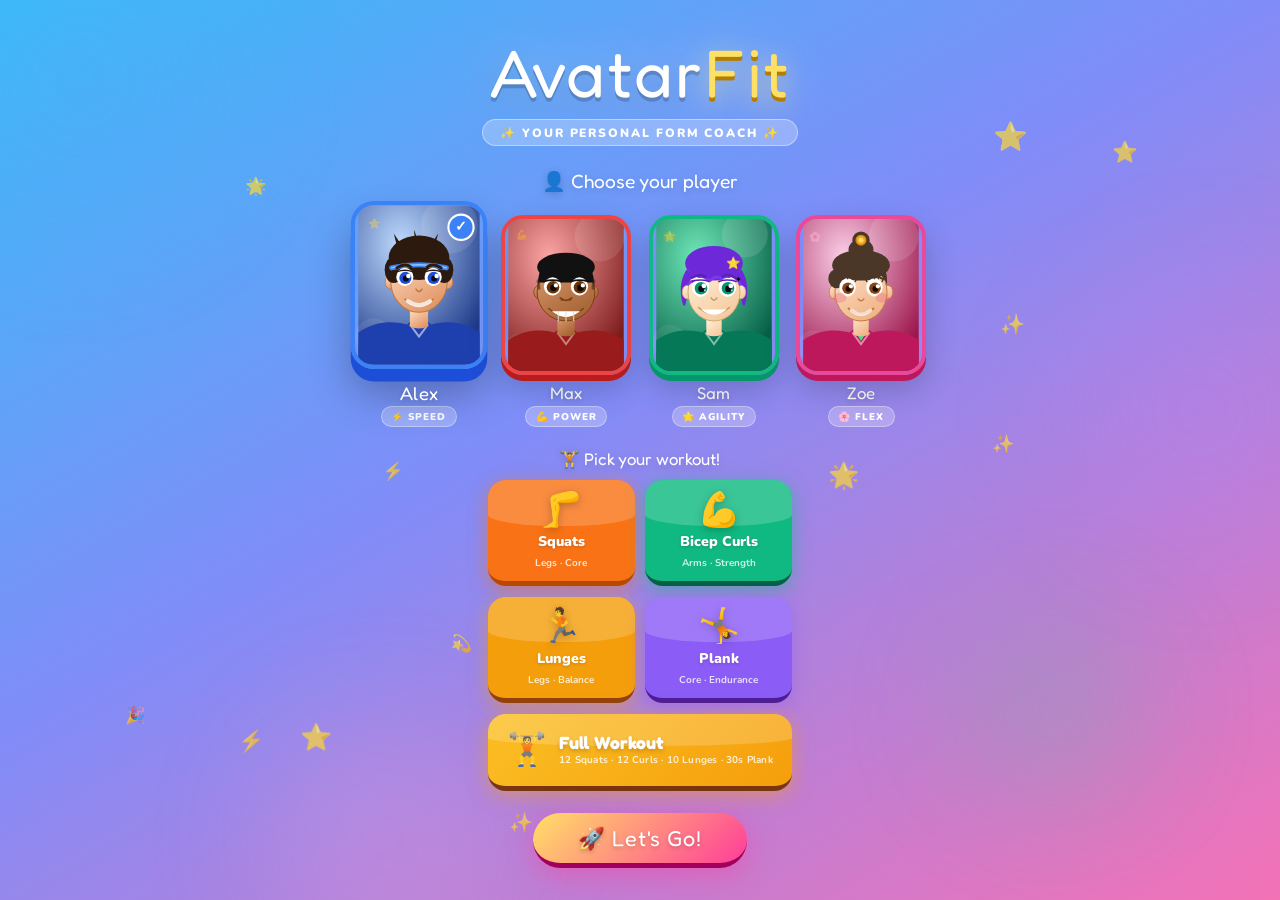
==== commit 9c67d363: "Add files via upload" ====
--- a/avatarfit_fixed/index.html
+++ b/avatarfit_fixed/index.html
@@ -471,9 +471,6 @@
           <path d="M 54 114 L 60 124 L 66 114" stroke="#4ade80" stroke-width="3" fill="none" stroke-linecap="round"/>
           <!-- Neck -->
           <path d="M 52 102 L 52 120 Q 60 124 68 120 L 68 102 Z" fill="url(#sk4)"/>
-          <!-- Ponytail (behind head, to the right) -->
-          <path d="M 80 52 C 100 55 108 72 102 95 C 99 106 90 108 85 105" stroke="#4a3728" stroke-width="12" fill="none" stroke-linecap="round"/>
-          <path d="M 80 52 C 100 55 108 72 102 95 C 99 106 90 108 85 105" stroke="#6b5040" stroke-width="4" fill="none" stroke-linecap="round"/>
           <!-- Ears -->
           <ellipse cx="32" cy="76" rx="5" ry="7" fill="url(#sk4)" stroke="#c07840" stroke-width="0.8"/>
           <ellipse cx="88" cy="76" rx="5" ry="7" fill="url(#sk4)" stroke="#c07840" stroke-width="0.8"/>
@@ -484,9 +481,11 @@
           <ellipse cx="60" cy="48" rx="30" ry="16" fill="#4a3728"/>
           <!-- Hair side left -->
           <ellipse cx="35" cy="62" rx="9" ry="10" fill="#4a3728"/>
-          <!-- Orange hair clip -->
-          <circle cx="84" cy="52" r="7" fill="#f5a623" stroke="#d4880e" stroke-width="1.5"/>
-          <circle cx="84" cy="52" r="4" fill="#ffe066"/>
+          <!-- High bun (contained within head area) -->
+          <ellipse cx="60" cy="32" rx="13" ry="11" fill="#4a3728"/>
+          <circle cx="60" cy="22" r="9" fill="#4a3728"/>
+          <circle cx="60" cy="22" r="5" fill="#f5a623" stroke="#d4880e" stroke-width="1.5"/>
+          <circle cx="60" cy="22" r="2.5" fill="#ffe066"/>
           <!-- Eyebrows (soft, arched) -->
           <path d="M 38 62 Q 46 57 51 61" stroke="#4a3728" stroke-width="2.2" fill="none" stroke-linecap="round"/>
           <path d="M 69 61 Q 74 57 82 62" stroke="#4a3728" stroke-width="2.2" fill="none" stroke-linecap="round"/>
